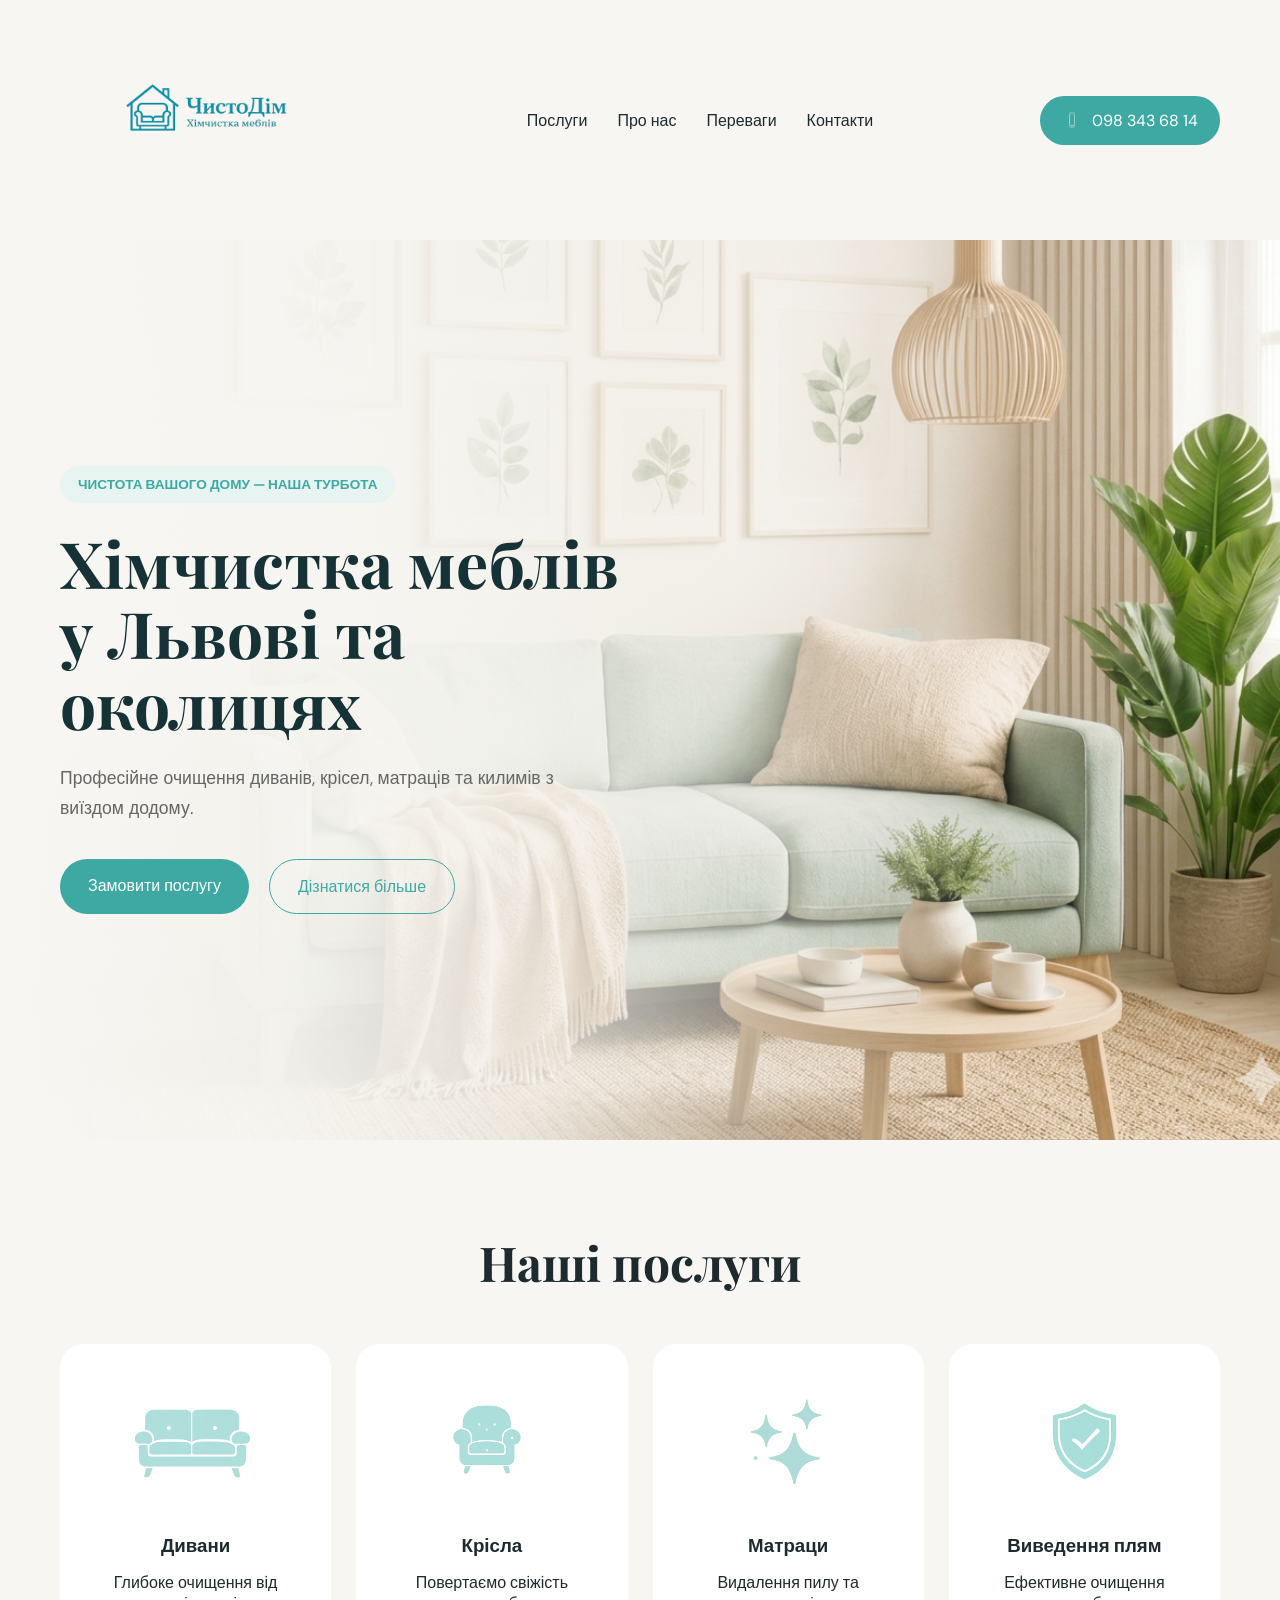
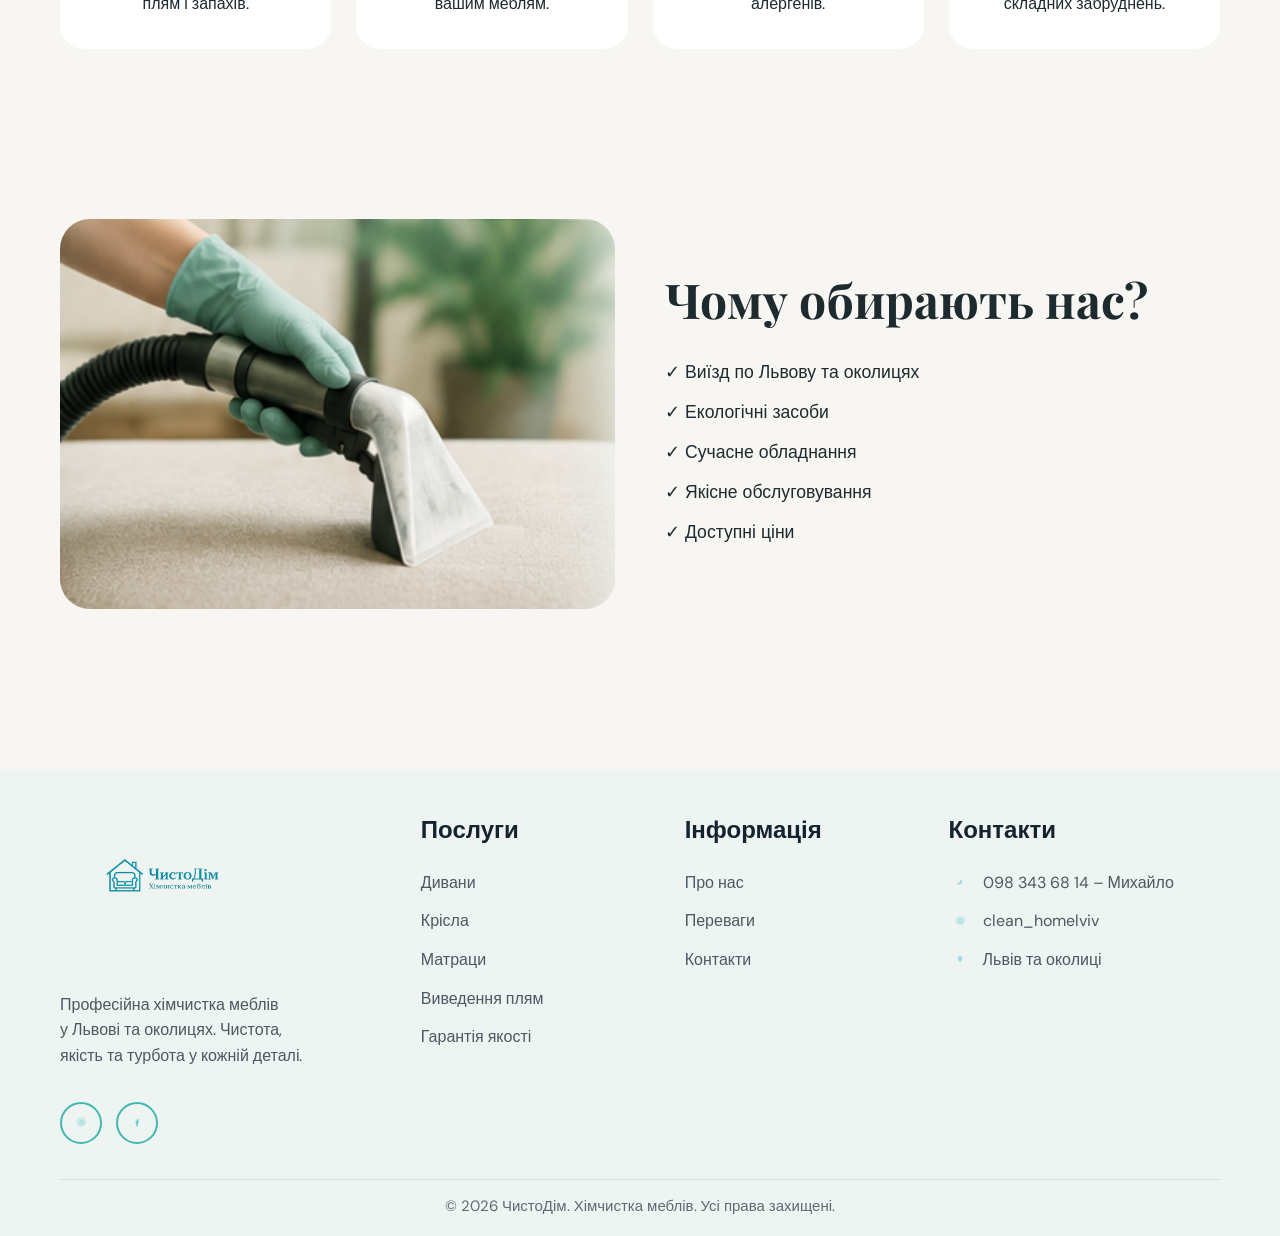
==== index.html @ f2a3d146 "first commit" ====
<!DOCTYPE html>
<html lang="uk">
<head>
  <meta charset="UTF-8">
  <meta name="viewport" content="width=device-width, initial-scale=1.0">
  <title>ЧистоДім</title>

  <link rel="preconnect" href="https://fonts.googleapis.com">
  <link href="https://fonts.googleapis.com/css2?family=DM+Sans:wght@300;400;500;700&family=Playfair+Display:wght@700&display=swap" rel="stylesheet">

  <link rel="stylesheet" href="style.css">
</head>
<body>

<header class="header">

  <div class="container nav">

    <div class="logo">
      <img class="img-heder" src="./img/logo.png" alt="logo">
    </div>

    <nav class="menu">
      <a href="#">Послуги</a>
      <a href="#">Про нас</a>
      <a href="#">Переваги</a>
      <a href="#">Контакти</a>
    </nav>

    <a href="#" class="call-btn">
      <img class="img-tel" src="./img/tel.png" alt="">
      098 343 68 14
    </a>

  </div>

</header>

<section class="hero">

  <div class="container hero-wrap">

    <div class="hero-content">

      <div class="hero-badge">
        ЧИСТОТА ВАШОГО ДОМУ — НАША ТУРБОТА
      </div>

      <h1>
        Хімчистка меблів <br>
        у Львові та околицях
      </h1>

      <p>
        Професійне очищення диванів,
        крісел, матраців та килимів
        з виїздом додому.
      </p>

      <div class="hero-buttons">

        <a href="#" class="main-btn">
          Замовити послугу
        </a>

        <a href="#" class="sec-btn">
          Дізнатися більше
        </a>

      </div>

    </div>

  </div>

</section>

<section class="services">

  <div class="container">

    <h2 class="section-title">
      Наші послуги
    </h2>

    <div class="cards">

      <div class="card">
        <div class="icon"><img src="./img/icon1.png" alt=""></div>
        <h3>Дивани</h3>
        <p>Глибоке очищення від плям і запахів.</p>
      </div>

      <div class="card">
        <div class="icon"><img src="./img/icon2.png" alt=""></div>
        <h3>Крісла</h3>
        <p>Повертаємо свіжість вашим меблям.</p>
      </div>

      <div class="card">
        <div class="icon"><img src="./img/icon3.png" alt=""></div>
        <h3>Матраци</h3>
        <p>Видалення пилу та алергенів.</p>
      </div>

      <div class="card">
        <div class="icon"><img src="./img/icon4.png" alt=""></div>
        <h3>Виведення плям</h3>
        <p>Ефективне очищення складних забруднень.</p>
      </div>

    </div>

  </div>

</section>

<section class="about">

  <div class="container about-wrap">

    <div class="about-image">
      <img src="./img/Знімок екрана 2026-05-16 140525.png" alt="">
    </div>

    <div class="about-content">

      <h2>
        Чому обирають нас?
      </h2>

      <ul>
        <li>✓ Виїзд по Львову та околицях</li>
        <li>✓ Екологічні засоби</li>
        <li>✓ Сучасне обладнання</li>
        <li>✓ Якісне обслуговування</li>
        <li>✓ Доступні ціни</li>
      </ul>

    </div>

  </div>

</section>

<footer class="footer">
  <div class="container footer-wrap">

    <div class="footer-col footer-about">
      <img class="footer-logo" src="./img/logo.png" alt="ЧистоДім">

      <p>
        Професійна хімчистка меблів<br>
        у Львові та околицях. Чистота,<br>
        якість та турбота у кожній деталі.
      </p>

      <div class="footer-socials">
        <a href="#"><img class="footer-icon-p" src="./img/inst.png" alt="Instagram" width="32px" height="32px"></a>
        <a href="#"><img class="footer-icon-p" src="./img/fek.png"  alt="Facebook"></a>
      </div>
    </div>

    <div class="footer-col">
      <h4>Послуги</h4>
      <a href="#">Дивани</a>
      <a href="#">Крісла</a>
      <a href="#">Матраци</a>
      <a href="#">Виведення плям</a>
      <a href="#">Гарантія якості</a>
    </div>

    <div class="footer-col">
      <h4>Інформація</h4>
      <a href="#">Про нас</a>
      <a href="#">Переваги</a>
      <a href="#">Контакти</a>
    </div>

    <div class="footer-col">
      <h4>Контакти</h4>

      <a class="footer-contact" href="tel:0983436814">
        <img src="./img/telefon.png" alt="">
        098 343 68 14 – Михайло
      </a>

      <a class="footer-contact" href="#">
       <img class="footer-icon-p" src="./img/inst.png" alt="">
        clean_homelviv
      </a>

      <a class="footer-contact" href="#">
        <img src="./img/locator.png" alt="">
        Львів та околиці
      </a>
    </div>

  </div>

  <div class="container">
    <div class="footer-bottom">
      © 2026 ЧистоДім. Хімчистка меблів. Усі права захищені.
    </div>
  </div>
</footer>

</body>
</html>
---- style.css ----
*{
  margin:0;
  padding:0;
  box-sizing:border-box;
}

html,
body{
  width:100%;
  overflow-x:hidden;
}

body{
  font-family:'DM Sans',sans-serif;
  background:#f7f6f2;
  color:#1d2a2e;
}

img{
  max-width:100%;
  display:block;
}

.container{
  width:100%;
  max-width:1200px;
  margin:0 auto;
  padding:0 20px;
}

/* HEADER */

.header{
  padding:20px 0;
  position:relative;
  z-index:10;
}

.nav{
  display:flex;
  justify-content:space-between;
  align-items:center;
  gap:20px;
}

.logo{
  display:flex;
  align-items:center;
}

.img-heder{
  width:300px;
  height:auto;
}

.menu{
  display:flex;
  gap:30px;
  flex-wrap:wrap;
}

.menu a{
  text-decoration:none;
  color:#1d2a2e;
  font-weight:500;
  transition:.2s;
}

.menu a:hover{
  color:#3ea9a3;
}

.call-btn{
  background:#3ea9a3;
  color:#fff;
  padding:14px 22px;
  border-radius:999px;
  text-decoration:none;
  display:flex;
  align-items:center;
  gap:10px;
  transition:.2s;
  white-space:nowrap;
}

.call-btn:hover{
  background:#2f9690;
}

.img-tel{
  width:20px;
  height:20px;
}

/* HERO */

.hero{
  position:relative;
  overflow:hidden;
  min-height:100vh;
  display:flex;
  align-items:center;
  padding:80px 0;
}

.hero::before{
  content:'';
  position:absolute;
  inset:0;
  background-image:url('./img/fon.png');
  background-size:cover;
  background-position:center;
  z-index:-2;
}

.hero::after{
  content:'';
  position:absolute;
  inset:0;
  background:linear-gradient(
    90deg,
    #f7f6f2 0%,
    rgba(247,246,242,.96) 22%,
    rgba(247,246,242,.82) 42%,
    rgba(247,246,242,.45) 62%,
    rgba(247,246,242,.1) 78%,
    rgba(247,246,242,0) 100%
  );
  z-index:-1;
}

.hero-wrap{
  display:grid;
  grid-template-columns:1fr 1fr;
  gap:40px;
  align-items:center;
}

.hero-content{
  max-width:650px;
}

.hero-badge{
  background:#e8f4f2;
  display:inline-block;
  padding:10px 18px;
  border-radius:999px;
  margin-bottom:25px;
  color:#3ea9a3;
  font-size:.85rem;
  font-weight:700;
}

.hero h1{
  font-size:4rem;
  line-height:1.1;
  font-family:'Playfair Display',serif;
  margin-bottom:25px;
  color:#163236;
}

.hero p{
  font-size:1.1rem;
  color:#666;
  line-height:1.7;
  margin-bottom:35px;
}

.hero-buttons{
  display:flex;
  gap:20px;
  flex-wrap:wrap;
}

.main-btn{
  background:#3ea9a3;
  color:#fff;
  padding:16px 28px;
  border-radius:999px;
  text-decoration:none;
  transition:.2s;
}

.main-btn:hover{
  background:#2f9690;
  transform:translateY(-2px);
}

.sec-btn{
  border:1px solid #3ea9a3;
  color:#3ea9a3;
  padding:16px 28px;
  border-radius:999px;
  text-decoration:none;
  transition:.2s;
}

.sec-btn:hover{
  background:#3ea9a3;
  color:#fff;
}

.hero-image{
  display:none;
}

/* SERVICES */

.services{
  padding:90px 0;
}

.section-title{
  text-align:center;
  font-size:3rem;
  margin-bottom:50px;
  font-family:'Playfair Display',serif;
}

.cards{
  display:grid;
  grid-template-columns:repeat(4,1fr);
  gap:25px;
}

.card{
  background:#fff;
  padding:35px;
  border-radius:24px;
  text-align:center;
  transition:.2s;
}

.card:hover{
  transform:translateY(-5px);
}

.icon{
  font-size:3rem;
  margin-bottom:20px;
}

.card h3{
  margin-bottom:14px;
}

/* ABOUT */

.about{
  padding:80px 0;
}

.about-wrap{
  display:grid;
  grid-template-columns:1fr 1fr;
  gap:50px;
  align-items:center;
}

.about-image img{
  width:100%;
  border-radius:30px;
}

.about h2{
  font-size:3rem;
  margin-bottom:30px;
  font-family:'Playfair Display',serif;
}

.about ul{
  list-style:none;
}

.about li{
  margin-bottom:18px;
  font-size:1.1rem;
}

/* FOOTER */

.footer{
  background:#eef4f2;
  padding:45px 0 20px;
  margin-top:80px;
}

.footer-wrap{
  display:grid;
  grid-template-columns:1.5fr 1fr 1fr 1.4fr;
  gap:70px;
  align-items:start;
}

.footer-logo{
  width:210px;
  margin-bottom:25px;
}

.footer-col{
  display:flex;
  flex-direction:column;
  gap:13px;
}

.footer-col h4{
  font-size:24px;
  color:#14232f;
  margin-bottom:12px;
  font-weight:700;
}

.footer-col p,
.footer-col a{
  font-size:16px;
  line-height:1.6;
  color:#4c5960;
  text-decoration:none;
}

.footer-about p{
  max-width:300px;
  margin-bottom:20px;
}

.footer-socials{
  display:flex;
  gap:14px;
}

.footer-socials a{
  width:42px;
  height:42px;
  border:2px solid #43b7b0;
  border-radius:50%;
  display:flex;
  align-items:center;
  justify-content:center;
  overflow:hidden;
}

.footer-socials img{
  width:22px;
  height:22px;
  object-fit:contain;
}

.footer-contact{
  display:flex;
  align-items:center;
  gap:12px;
}

.footer-contact img{
  width:22px;
  height:22px;
  object-fit:contain;
}

.footer-bottom{
  border-top:1px solid #d6dfdc;
  margin-top:35px;
  padding-top:16px;
  text-align:center;
  color:#5e6b72;
  font-size:15px;
}

/* ========================= */
/* ADAPTIVE */
/* ========================= */

@media(max-width:1200px){

  .container{
    max-width:1000px;
    padding:0 24px;
  }

  .hero h1{
    font-size:3.4rem;
  }

  .cards{
    grid-template-columns:repeat(2,1fr);
  }

  .footer-wrap{
    grid-template-columns:1.3fr 1fr 1fr 1.3fr;
    gap:40px;
  }

}

@media(max-width:900px){

  .header{
    padding:18px 0;
  }

  .nav{
    flex-direction:column;
    justify-content:center;
    gap:18px;
  }

  .img-heder{
    width:220px;
  }

  .menu{
    display:flex;
    justify-content:center;
    gap:18px;
  }

  .hero{
    min-height:auto;
    padding:80px 0;
    text-align:center;
  }

  .hero::after{
    background:linear-gradient(
      180deg,
      rgba(247,246,242,.95) 0%,
      rgba(247,246,242,.75) 45%,
      rgba(247,246,242,.25) 100%
    );
  }

  .hero-wrap,
  .about-wrap{
    grid-template-columns:1fr;
  }

  .hero-content{
    margin:0 auto;
  }

  .hero h1{
    font-size:2.8rem;
  }

  .hero-buttons{
    justify-content:center;
  }

  .about{
    text-align:center;
  }

  .cards{
    grid-template-columns:repeat(2,1fr);
  }

  .footer-wrap{
    grid-template-columns:1fr 1fr;
    gap:40px;
  }

}

@media(max-width:600px){

  .container{
    padding:0 16px;
  }

  .img-heder{
    width:170px;
  }

  .menu{
    gap:14px;
    font-size:15px;
  }

  .call-btn{
    width:100%;
    justify-content:center;
  }

  .hero{
    padding:60px 0;
  }

  .hero h1{
    font-size:2.1rem;
  }

  .hero p{
    font-size:1rem;
  }

  .hero-buttons{
    flex-direction:column;
  }

  .main-btn,
  .sec-btn{
    width:100%;
    text-align:center;
  }

  .services,
  .about{
    padding:60px 0;
  }

  .section-title,
  .about h2{
    font-size:2.1rem;
  }

  .cards{
    grid-template-columns:1fr;
  }

  .card{
    padding:28px 22px;
  }

  .footer{
    padding:45px 0 18px;
  }

  .footer-wrap{
    grid-template-columns:1fr;
    gap:35px;
    text-align:center;
  }

  .footer-about{
    align-items:center;
  }

  .footer-logo{
    width:190px;
    margin:0 auto 20px;
  }

  .footer-about p{
    margin:0 auto 20px;
  }

  .footer-socials{
    justify-content:center;
  }

  .footer-contact{
    justify-content:center;
  }

  .footer-bottom{
    font-size:13px;
    line-height:1.5;
  }

}

@media(max-width:380px){

  .hero h1{
    font-size:1.8rem;
  }

  .section-title,
  .about h2{
    font-size:1.8rem;
  }

  .footer-col h4{
    font-size:22px;
  }

  .footer-col p,
  .footer-col a{
    font-size:15px;
  }

}
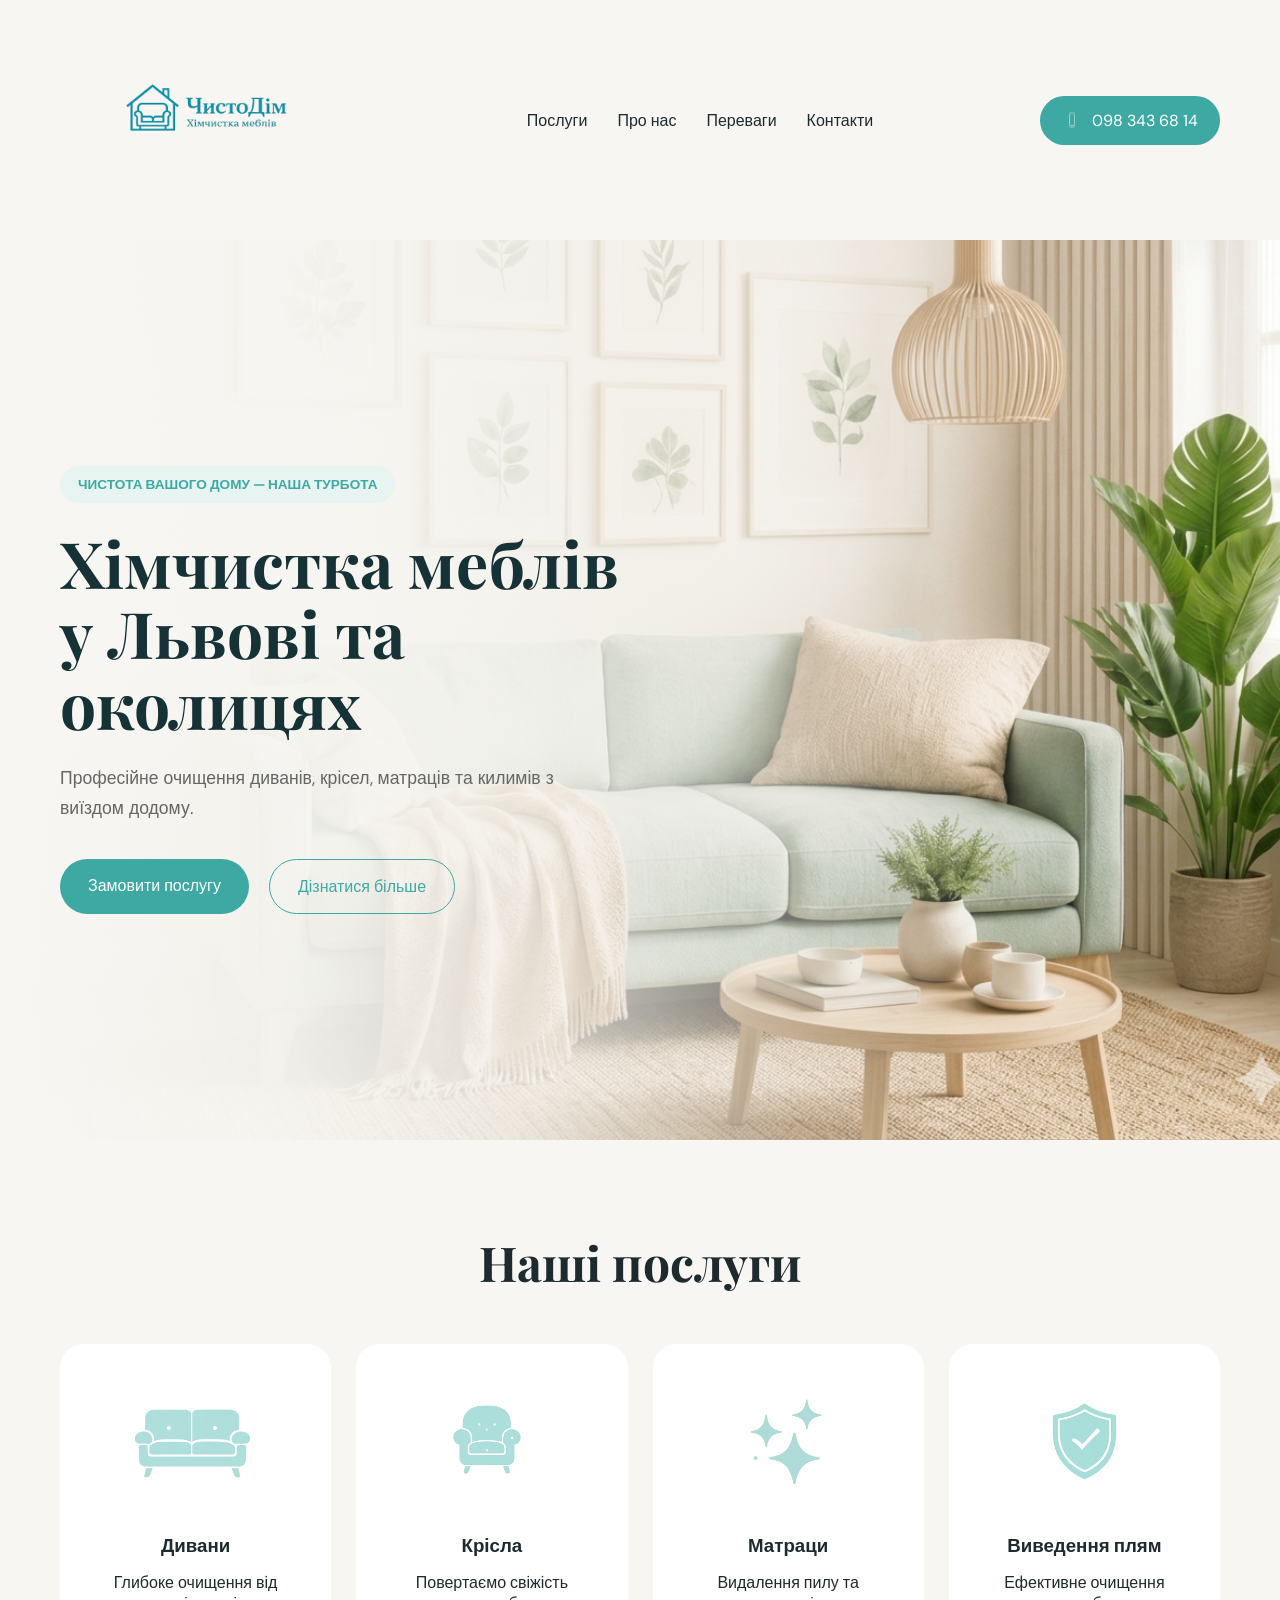
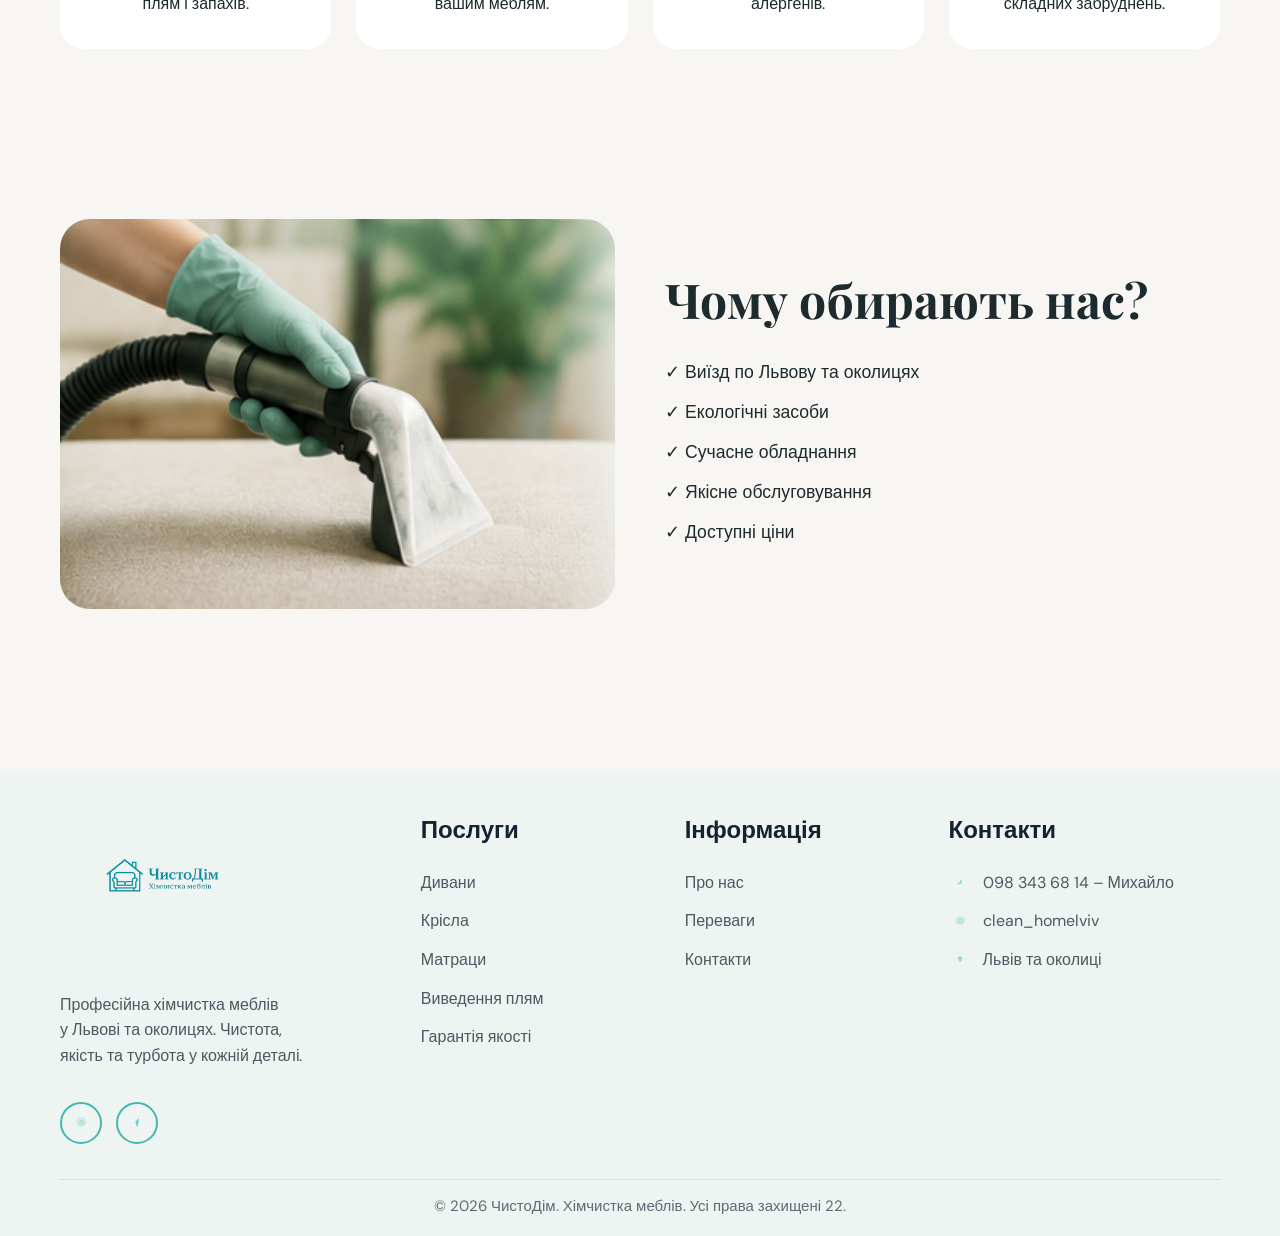
==== commit 3ed90228: "jj" ====
--- a/index.html
+++ b/index.html
@@ -200,7 +200,7 @@
 
   <div class="container">
     <div class="footer-bottom">
-      © 2026 ЧистоДім. Хімчистка меблів. Усі права захищені.
+      © 2026 ЧистоДім. Хімчистка меблів. Усі права захищені 22.
     </div>
   </div>
 </footer>
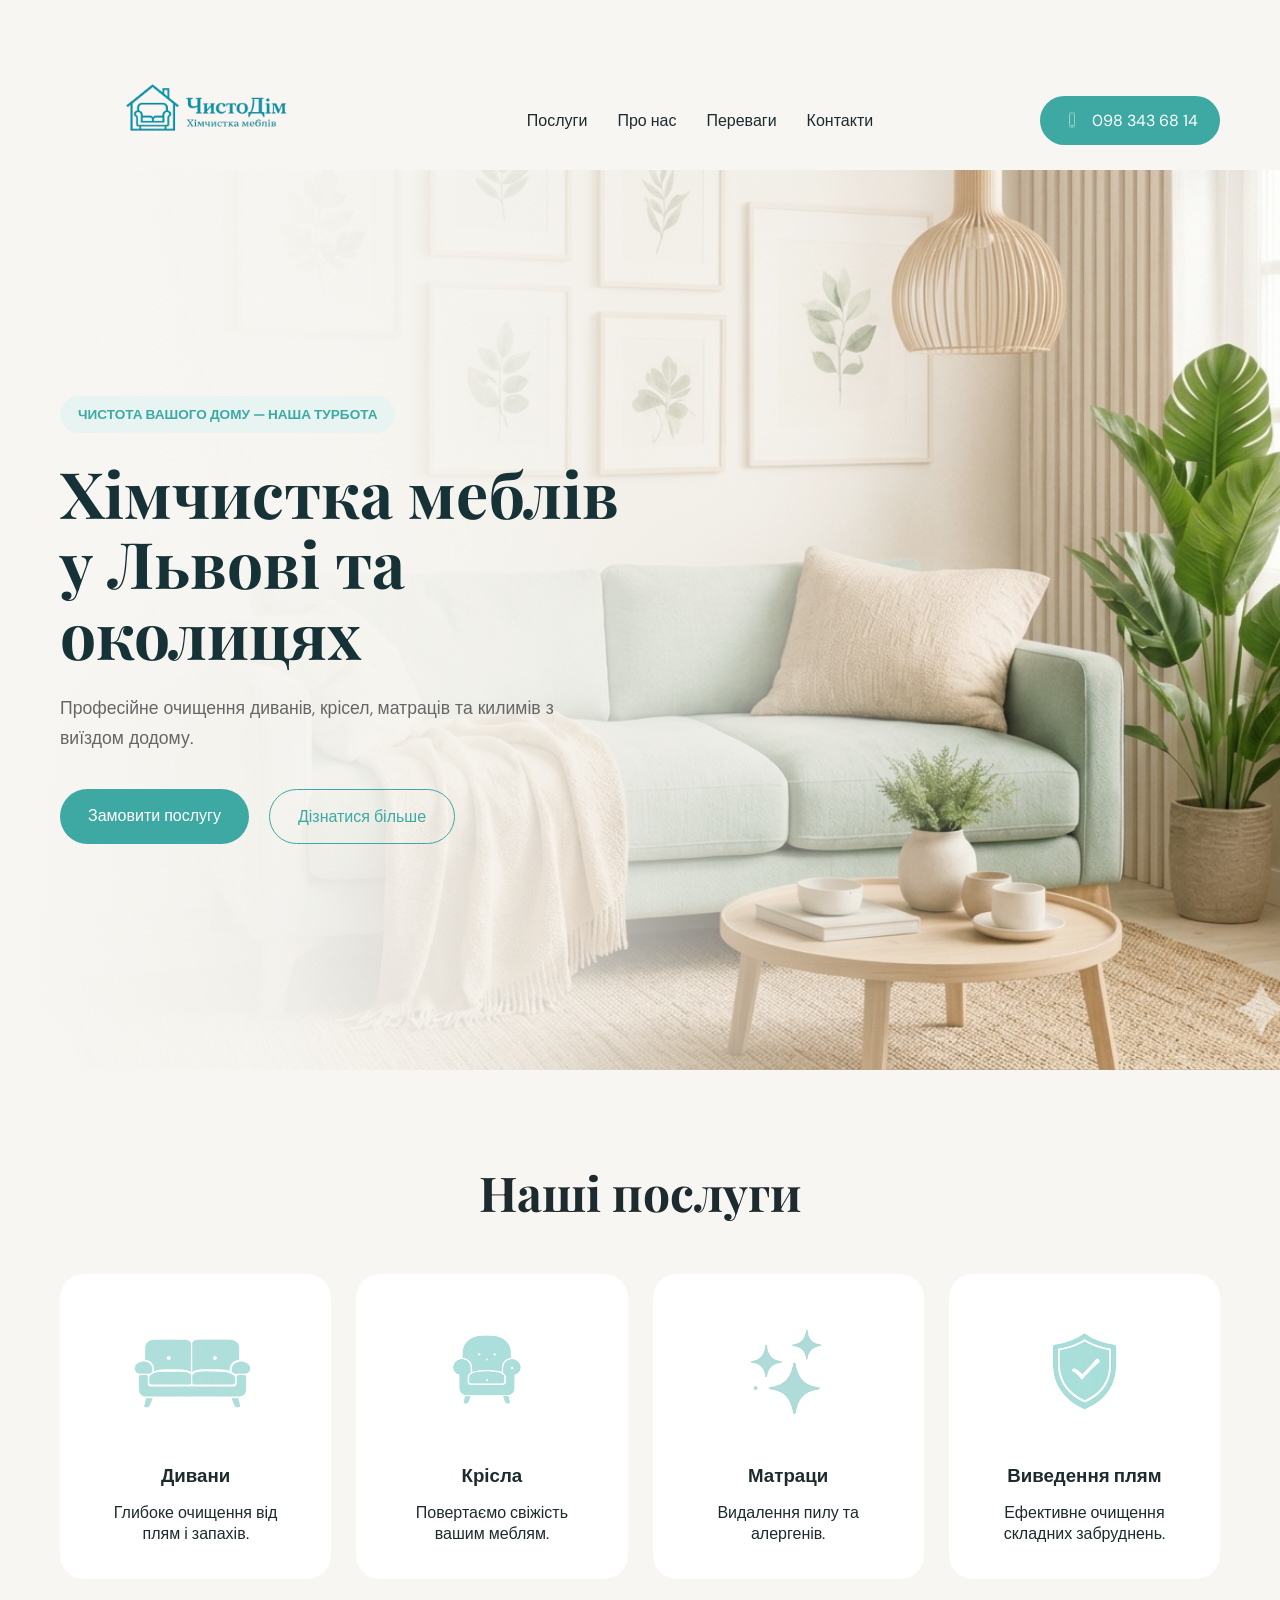
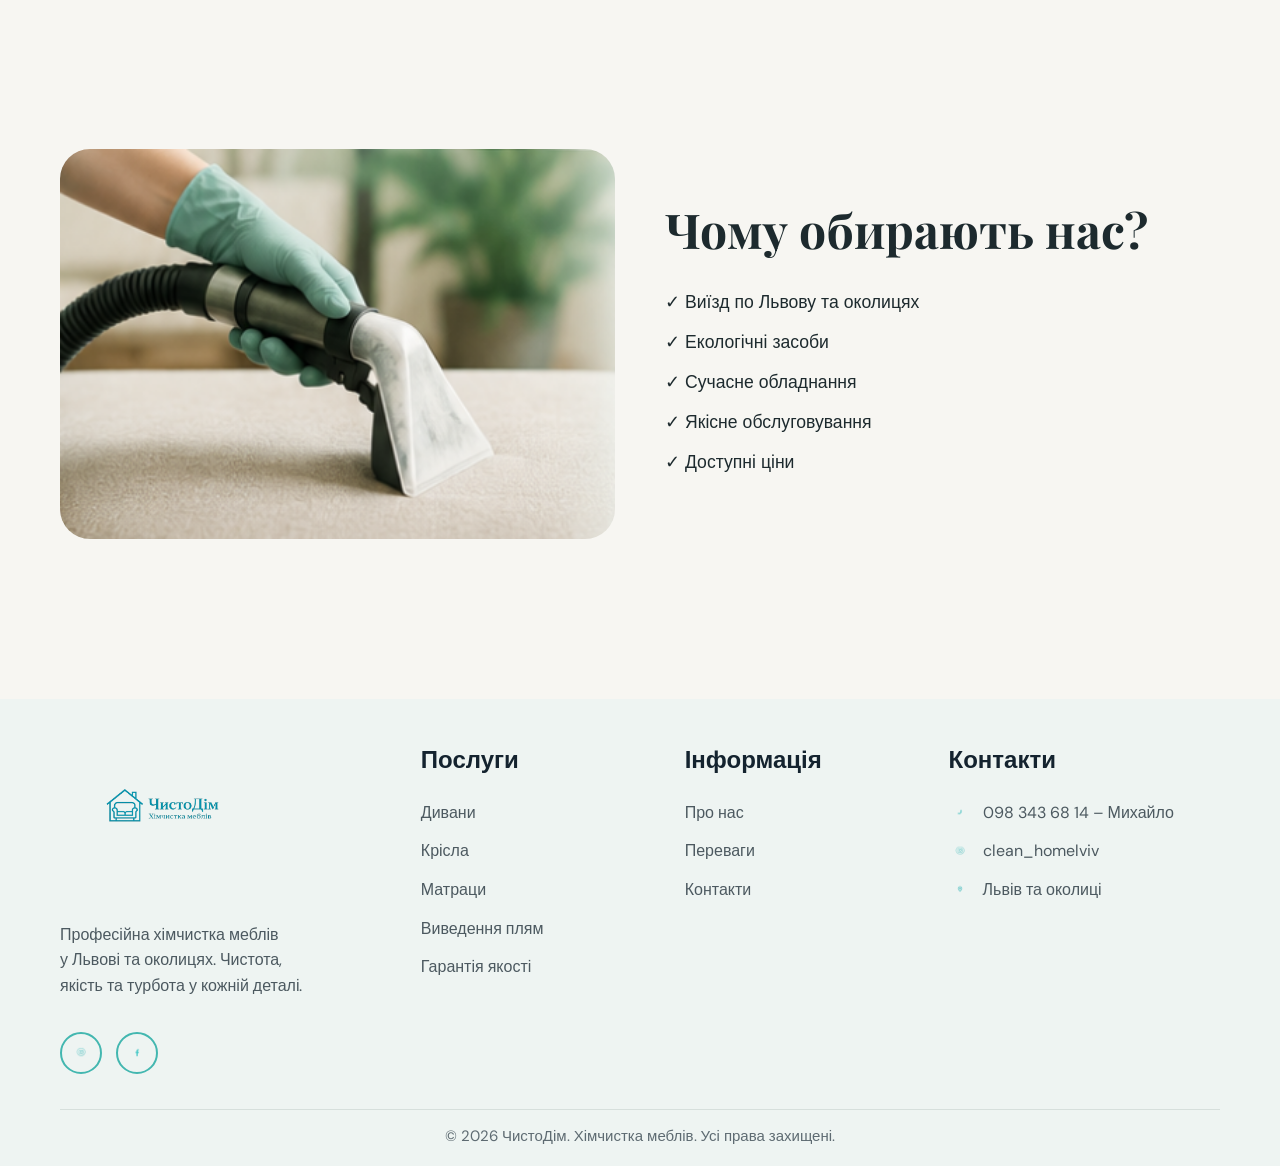
==== commit 5c65a330: "sss" ====
--- a/index.html
+++ b/index.html
@@ -21,10 +21,10 @@
     </div>
 
     <nav class="menu">
-      <a href="#">Послуги</a>
+      <a href="#poclugi">Послуги</a>
       <a href="#">Про нас</a>
-      <a href="#">Переваги</a>
-      <a href="#">Контакти</a>
+      <a href="#perevagi">Переваги</a>
+      <a href="#contact">Контакти</a>
     </nav>
 
     <a href="#" class="call-btn">
@@ -59,7 +59,7 @@
 
       <div class="hero-buttons">
 
-        <a href="#" class="main-btn">
+        <a href="./services.html" class="main-btn">
           Замовити послугу
         </a>
 
@@ -75,7 +75,7 @@
 
 </section>
 
-<section class="services">
+<section id="poclugi" class="services">
 
   <div class="container">
 
@@ -115,7 +115,7 @@
 
 </section>
 
-<section class="about">
+<section id="perevagi" class="about">
 
   <div class="container about-wrap">
 
@@ -143,7 +143,7 @@
 
 </section>
 
-<footer class="footer">
+<footer id="contact" class="footer">
   <div class="container footer-wrap">
 
     <div class="footer-col footer-about">
@@ -200,7 +200,7 @@
 
   <div class="container">
     <div class="footer-bottom">
-      © 2026 ЧистоДім. Хімчистка меблів. Усі права захищені 22.
+      © 2026 ЧистоДім. Хімчистка меблів. Усі права захищені.
     </div>
   </div>
 </footer>
--- a/style.css
+++ b/style.css
@@ -14,6 +14,10 @@
   font-family:'DM Sans',sans-serif;
   background:#f7f6f2;
   color:#1d2a2e;
+}
+
+html{
+  scroll-behavior:smooth;
 }
 
 img{
@@ -34,6 +38,7 @@
   padding:20px 0;
   position:relative;
   z-index:10;
+  max-height: 170px;
 }
 
 .nav{
@@ -579,4 +584,159 @@
     font-size:15px;
   }
 
-}+}
+
+/* КАРТОЧКИ!!!!!!!!!!!!!!!!!!!!!!!!!!!!!!!!!!!!!!!!!!!! */
+
+.services-page {
+  min-height: 100vh;
+
+  padding: 70px 20px;
+
+  background: linear-gradient(
+    180deg,
+    #f5fffc,
+    #e7faf6
+  );
+}
+
+.services-page h1 {
+  text-align: center;
+
+  color: #159d9b;
+
+  font-size: 52px;
+
+  margin-bottom: 10px;
+}
+
+.subtitle {
+  text-align: center;
+
+  color: #60777b;
+
+  font-size: 24px;
+
+  margin-bottom: 50px;
+}
+
+
+/* GRID */
+
+.services-cards {
+  max-width: 1100px;
+
+  margin: 0 auto;
+
+  display: grid;
+
+  grid-template-columns: repeat(2, 1fr);
+
+  gap: 30px;
+}
+
+
+/* CARD */
+
+.service-card {
+  background: white;
+
+  border-radius: 30px;
+
+  padding: 35px;
+
+  box-shadow: 0 15px 35px rgba(0,0,0,.12);
+
+  border: 1px solid #d9f2ef;
+}
+
+
+/* TITLE */
+
+.service-card h2 {
+  color: #159d9b;
+
+  font-size: 30px;
+
+  margin-bottom: 20px;
+}
+
+
+/* PRICE */
+
+.price {
+  display: inline-block;
+
+  margin-bottom: 25px;
+
+  padding: 10px 24px;
+
+  border-radius: 30px;
+
+  background: linear-gradient(
+    135deg,
+    #159d9b,
+    #48c3bd
+  );
+
+  color: white;
+
+  font-size: 24px;
+
+  font-weight: 700;
+}
+
+
+/* LIST */
+
+.service-card ul {
+  padding-left: 20px;
+
+  margin-bottom: 30px;
+}
+
+.service-card li {
+  margin-bottom: 12px;
+
+  color: #4a6064;
+
+  font-size: 18px;
+}
+
+
+/* BUTTON */
+
+.service-card a {
+  display: inline-block;
+
+  padding: 15px 35px;
+
+  border-radius: 40px;
+
+  background: linear-gradient(
+    135deg,
+    #159d9b,
+    #48c3bd
+  );
+
+  color: white;
+
+  text-decoration: none;
+
+  font-weight: 700;
+}
+
+
+/* MOBILE */
+
+@media (max-width: 768px) {
+
+  .services-cards {
+    grid-template-columns: 1fr;
+  }
+
+  .services-page h1 {
+    font-size: 36px;
+  }
+
+}
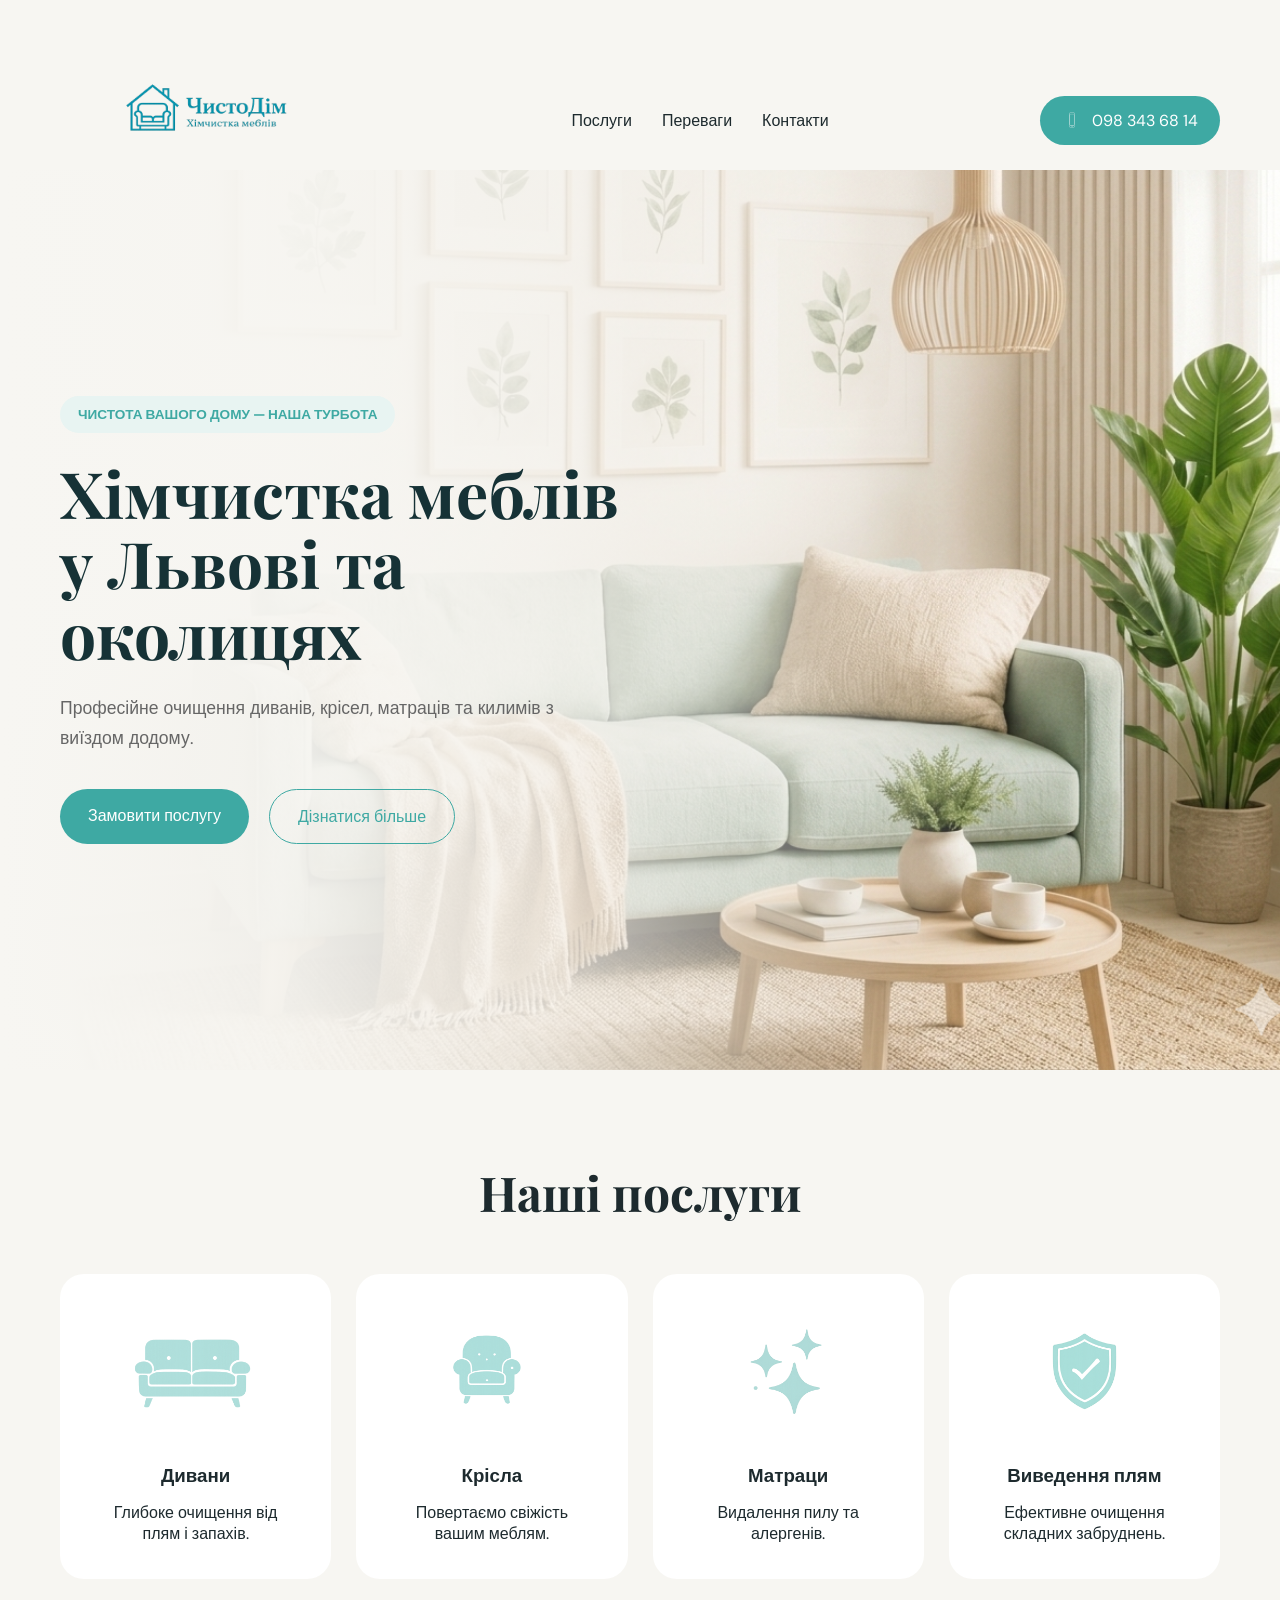
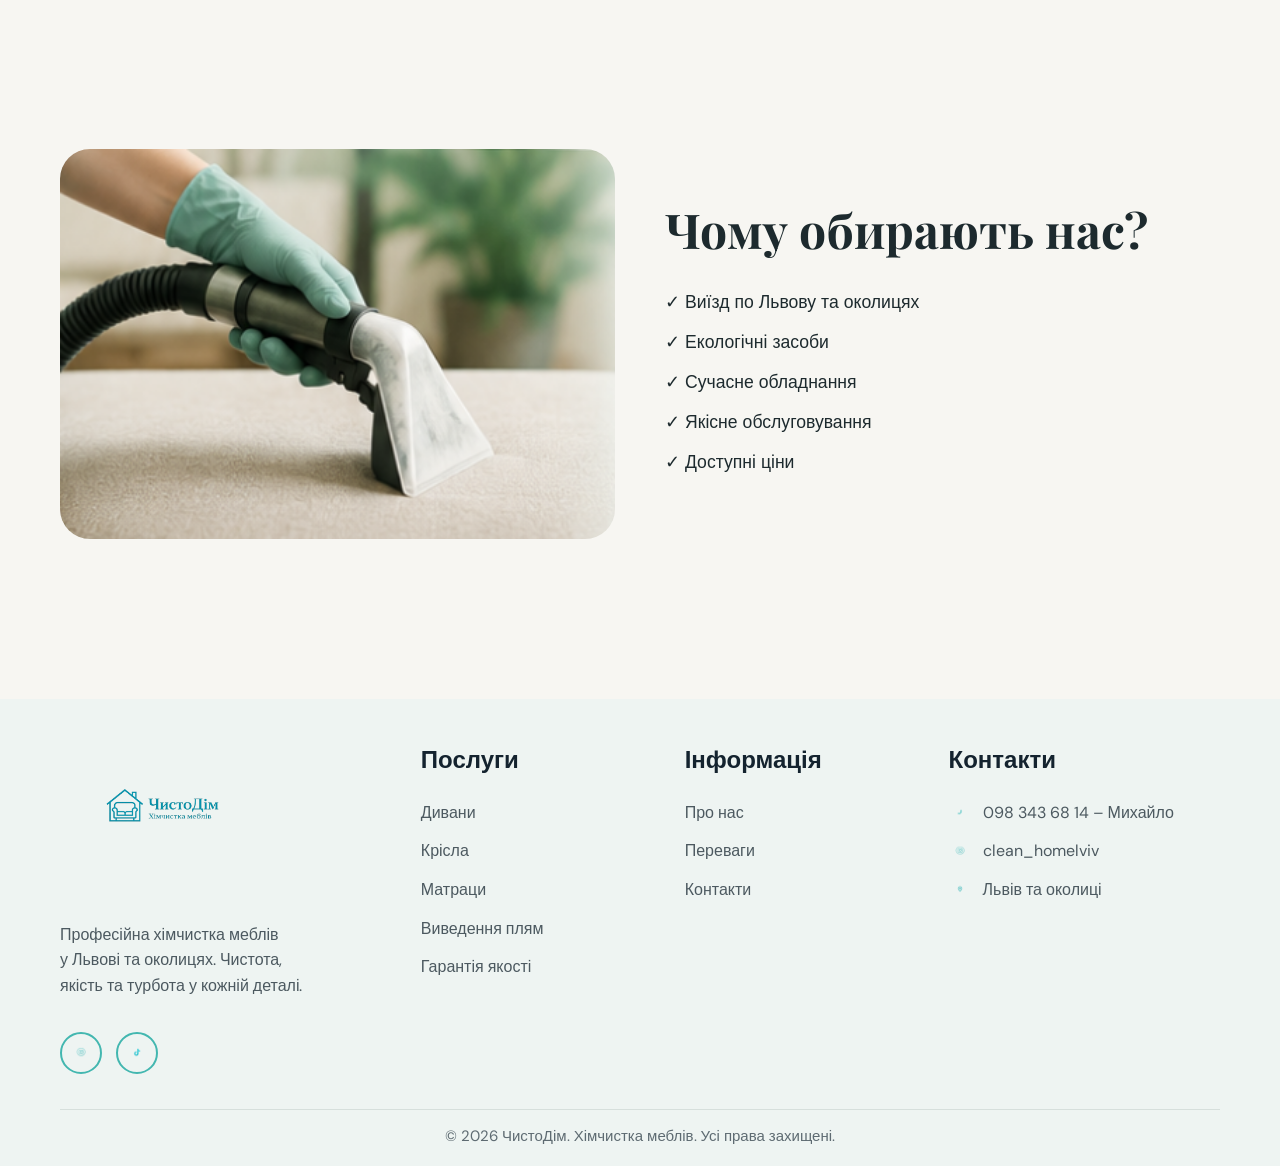
==== commit 85874b6b: "sisiis" ====
--- a/index.html
+++ b/index.html
@@ -22,7 +22,6 @@
 
     <nav class="menu">
       <a href="#poclugi">Послуги</a>
-      <a href="#">Про нас</a>
       <a href="#perevagi">Переваги</a>
       <a href="#contact">Контакти</a>
     </nav>
@@ -63,7 +62,7 @@
           Замовити послугу
         </a>
 
-        <a href="#" class="sec-btn">
+        <a href="./carta.html" class="sec-btn">
           Дізнатися більше
         </a>
 
@@ -156,8 +155,8 @@
       </p>
 
       <div class="footer-socials">
-        <a href="#"><img class="footer-icon-p" src="./img/inst.png" alt="Instagram" width="32px" height="32px"></a>
-        <a href="#"><img class="footer-icon-p" src="./img/fek.png"  alt="Facebook"></a>
+        <a href="https://www.instagram.com/clean_homelviv?igsh=MWhsemNuZDk1YXBxOA=="><img class="footer-icon-p" src="./img/inst.png" alt="Instagram" width="32px" height="32px"></a>
+        <a href="https://www.tiktok.com/@clean_homelviv?_r=1&_t=ZS-96R0dywmJl4"><img class="footer-icon-p" src="./img/tt.png"  alt="Facebook"></a>
       </div>
     </div>
 
@@ -185,7 +184,7 @@
         098 343 68 14 – Михайло
       </a>
 
-      <a class="footer-contact" href="#">
+      <a class="footer-contact" href="https://www.instagram.com/clean_homelviv?igsh=MWhsemNuZDk1YXBxOA==">
        <img class="footer-icon-p" src="./img/inst.png" alt="">
         clean_homelviv
       </a>
--- a/style.css
+++ b/style.css
@@ -740,3 +740,170 @@
   }
 
 }
+
+
+
+ /* КАРТА !!!!!!!!!!!!!!!!!!!!!!!!!!!!!!!!!!!!!!!!!!!!!!!!!!!!!!!!!!!!!!!!!!! */
+
+
+ .about-menu {
+  padding: clamp(70px, 8vw, 120px) 0;
+  background: #f7f6f1;
+  overflow: hidden;
+}
+
+.about-menu-grid {
+  display: grid;
+  grid-template-columns: minmax(0, 1fr) minmax(320px, 0.9fr);
+  gap: clamp(32px, 5vw, 70px);
+  align-items: center;
+}
+
+.small-label {
+  display: inline-block;
+  background: #e9f8f6;
+  color: #39b8b0;
+  padding: 12px 24px;
+  border-radius: 999px;
+  font-size: clamp(13px, 1.4vw, 18px);
+  font-weight: 700;
+  margin-bottom: clamp(20px, 3vw, 28px);
+}
+
+.about-menu h2 {
+  font-size: clamp(36px, 5vw, 64px);
+  line-height: 1.02;
+  color: #183638;
+  margin-bottom: clamp(20px, 3vw, 28px);
+  letter-spacing: -0.04em;
+}
+
+.about-menu-content > p {
+  font-size: clamp(16px, 1.7vw, 22px);
+  line-height: 1.65;
+  color: #5d6668;
+  margin-bottom: 16px;
+  max-width: 680px;
+}
+
+.menu-list {
+  margin-top: clamp(28px, 4vw, 42px);
+  display: grid;
+  gap: 16px;
+}
+
+.menu-item {
+  display: flex;
+  gap: 18px;
+  padding: clamp(18px, 2.3vw, 24px);
+  background: #ffffff;
+  border-radius: clamp(22px, 3vw, 28px);
+  box-shadow: 0 18px 45px rgba(21, 53, 54, 0.08);
+}
+
+.menu-item span {
+  flex: 0 0 52px;
+  height: 52px;
+  border-radius: 50%;
+  background: #39b8b0;
+  color: #ffffff;
+  display: grid;
+  place-items: center;
+  font-weight: 800;
+  font-size: 17px;
+}
+
+.menu-item h3 {
+  color: #183638;
+  font-size: clamp(20px, 2vw, 24px);
+  margin-bottom: 6px;
+}
+
+.menu-item p {
+  color: #5d6668;
+  font-size: clamp(15px, 1.5vw, 18px);
+  line-height: 1.5;
+}
+
+.about-btn {
+  display: inline-flex;
+  align-items: center;
+  justify-content: center;
+  margin-top: clamp(30px, 4vw, 42px);
+  padding: 18px 38px;
+  background: #39b8b0;
+  color: #ffffff;
+  border-radius: 999px;
+  text-decoration: none;
+  font-size: clamp(16px, 1.6vw, 20px);
+  font-weight: 700;
+  transition: 0.3s ease;
+}
+
+.about-btn:hover {
+  transform: translateY(-3px);
+  box-shadow: 0 16px 35px rgba(57, 184, 176, 0.3);
+}
+
+.about-menu-image img {
+  width: 100%;
+  height: clamp(360px, 55vw, 720px);
+  object-fit: cover;
+  border-radius: clamp(26px, 4vw, 42px);
+  box-shadow: 0 28px 70px rgba(21, 53, 54, 0.16);
+}
+
+/* Планшети */
+@media (max-width: 1000px) {
+  .about-menu-grid {
+    grid-template-columns: 1fr;
+  }
+
+  .about-menu-image {
+    order: -1;
+  }
+
+  .about-menu-image img {
+    height: 460px;
+  }
+}
+
+/* Телефони */
+@media (max-width: 600px) {
+  .about-menu {
+    padding: 60px 0;
+  }
+
+  .about-menu-grid {
+    gap: 28px;
+  }
+
+  .menu-item {
+    gap: 14px;
+  }
+
+  .menu-item span {
+    flex: 0 0 46px;
+    height: 46px;
+    font-size: 15px;
+  }
+
+  .about-btn {
+    width: 100%;
+  }
+
+  .about-menu-image img {
+    height: 330px;
+  }
+}
+
+/* Дуже маленькі екрани */
+@media (max-width: 380px) {
+  .menu-item {
+    flex-direction: column;
+  }
+
+  .about-menu h2 {
+    font-size: 32px;
+  }
+}
